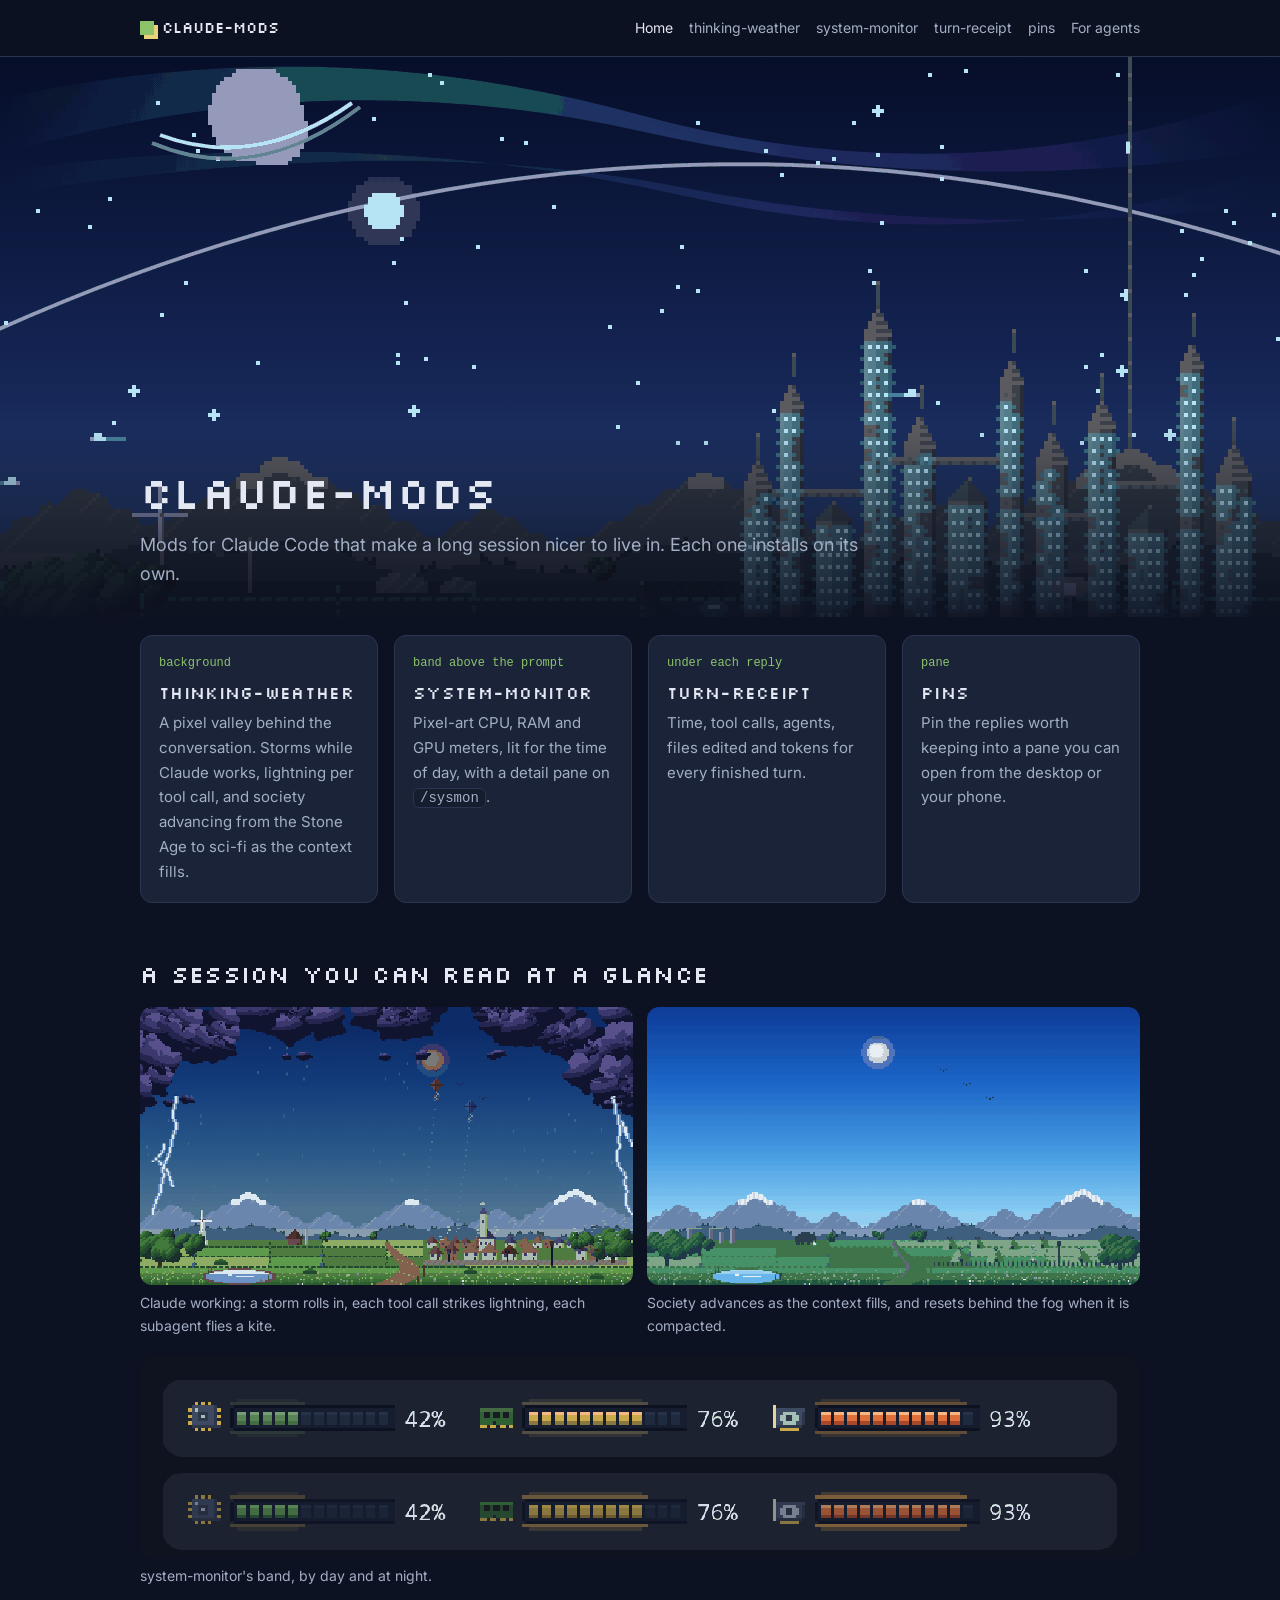
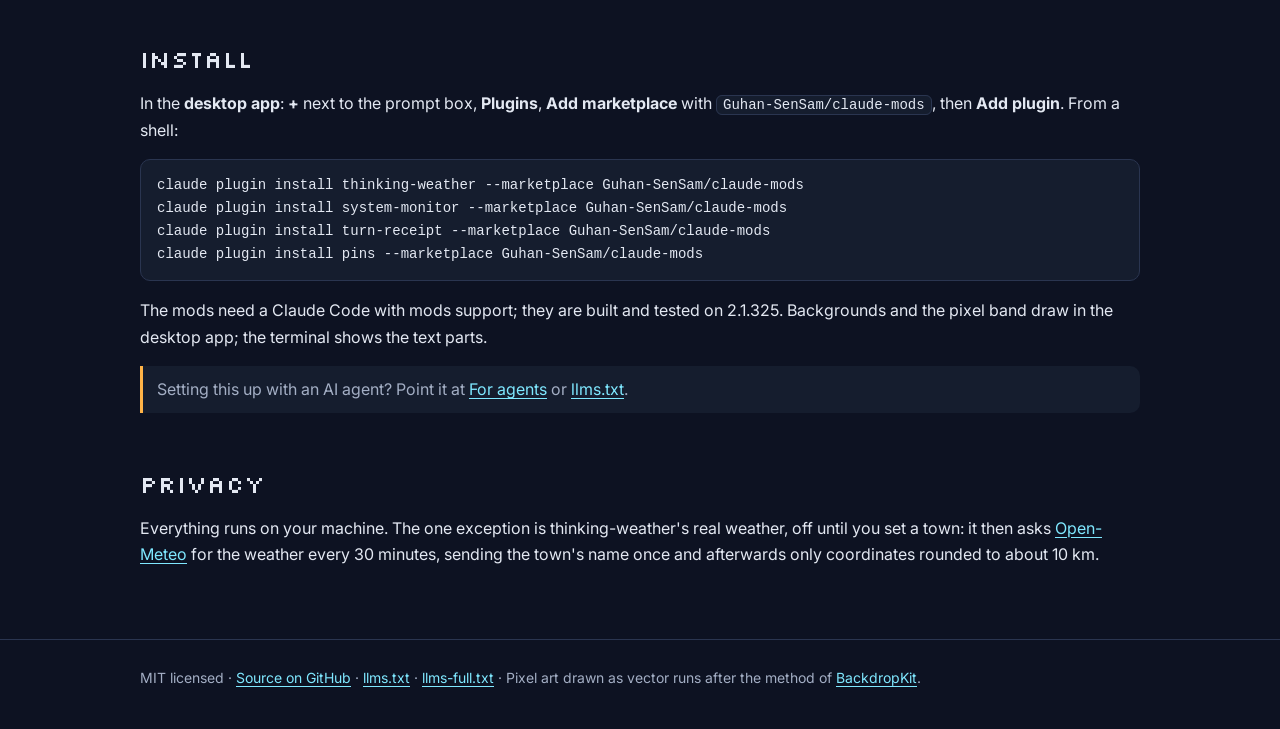
==== docs/index.html @ 1baa0ead "A proper README, a docs site for people and agents, and AGENTS.md The README now opens on a rendered" ====
<!doctype html>
<html lang="en">
<head>
<meta charset="utf-8">
<meta name="viewport" content="width=device-width, initial-scale=1">
<title>claude-mods: mods for Claude Code</title>
<meta name="description" content="A pixel-art world behind the conversation, a pixel system monitor, turn receipts and pinned replies for Claude Code.">
<link rel="alternate" type="text/plain" href="llms.txt" title="For AI agents">
<link rel="preconnect" href="https://fonts.googleapis.com">
<link rel="preconnect" href="https://fonts.gstatic.com" crossorigin>
<link href="https://fonts.googleapis.com/css2?family=Inter:wght@400;600&family=Silkscreen&display=swap" rel="stylesheet">
<link rel="stylesheet" href="style.css">
<meta property="og:title" content="claude-mods: mods for Claude Code">
<meta property="og:description" content="A pixel-art world behind the conversation, a pixel system monitor, turn receipts and pinned replies for Claude Code.">
<meta property="og:image" content="images/hero.png">
</head>
<body>
<header class="top"><div class="wrap">
<a class="brand" href="index.html">claude-mods</a>
<nav><a href="index.html" aria-current="page">Home</a> <a href="thinking-weather.html">thinking-weather</a> <a href="system-monitor.html">system-monitor</a> <a href="turn-receipt.html">turn-receipt</a> <a href="pins.html">pins</a> <a href="agents.html">For agents</a></nav>
</div></header>

<section class="hero">
<img src="images/hero.png" alt="A pixel-art valley at night: a sci-fi city of glowing spires under a ringed planet and an aurora" width="1280" height="720">
<div class="over"><div class="wrap">
<h1>claude-mods</h1>
<p class="lede">Mods for Claude Code that make a long session nicer to live in. Each one installs on its own.</p>
</div></div>
</section>
<main class="wrap">
<div class="cards">
<a class="card" href="thinking-weather.html"><span class="tag">background</span><h3>thinking-weather</h3><p>A pixel valley behind the conversation. Storms while Claude works, lightning per tool call, and society advancing from the Stone Age to sci-fi as the context fills.</p></a>
<a class="card" href="system-monitor.html"><span class="tag">band above the prompt</span><h3>system-monitor</h3><p>Pixel-art CPU, RAM and GPU meters, lit for the time of day, with a detail pane on <code>/sysmon</code>.</p></a>
<a class="card" href="turn-receipt.html"><span class="tag">under each reply</span><h3>turn-receipt</h3><p>Time, tool calls, agents, files edited and tokens for every finished turn.</p></a>
<a class="card" href="pins.html"><span class="tag">pane</span><h3>pins</h3><p>Pin the replies worth keeping into a pane you can open from the desktop or your phone.</p></a>
</div>

<h2>A session you can read at a glance</h2>
<div class="gallery">
<figure><img src="images/claude-working.png" alt="Storm clouds, rain, lightning and kites over the village" width="960" height="540"><figcaption>Claude working: a storm rolls in, each tool call strikes lightning, each subagent flies a kite.</figcaption></figure>
<figure><img src="images/eras.gif" alt="Stone Age, village, sci-fi city, fog, Stone Age" width="640" height="360"><figcaption>Society advances as the context fills, and resets behind the fog when it is compacted.</figcaption></figure>
</div>
<figure class="wide"><img src="images/band.png" alt="Pixel-art CPU, RAM and GPU meters by day and at night" width="1240" height="250"><figcaption>system-monitor's band, by day and at night.</figcaption></figure>

<h2>Install</h2>
<p>In the <strong>desktop app</strong>: <strong>+</strong> next to the prompt box, <strong>Plugins</strong>, <strong>Add marketplace</strong> with <code>Guhan-SenSam/claude-mods</code>, then <strong>Add plugin</strong>. From a shell:</p>
<pre>claude plugin install thinking-weather --marketplace Guhan-SenSam/claude-mods
claude plugin install system-monitor --marketplace Guhan-SenSam/claude-mods
claude plugin install turn-receipt --marketplace Guhan-SenSam/claude-mods
claude plugin install pins --marketplace Guhan-SenSam/claude-mods</pre>
<p>The mods need a Claude Code with mods support; they are built and tested on 2.1.325. Backgrounds and the pixel band draw in the desktop app; the terminal shows the text parts.</p>
<p class="note">Setting this up with an AI agent? Point it at <a href="agents.html">For agents</a> or <a href="llms.txt">llms.txt</a>.</p>

<h2>Privacy</h2>
<p>Everything runs on your machine. The one exception is thinking-weather's real weather, off until you set a town: it then asks <a href="https://open-meteo.com">Open-Meteo</a> for the weather every 30 minutes, sending the town's name once and afterwards only coordinates rounded to about 10 km.</p>
</main>
<footer><div class="wrap">
MIT licensed · <a href="https://github.com/Guhan-SenSam/claude-mods">Source on GitHub</a> ·
<a href="llms.txt">llms.txt</a> · <a href="llms-full.txt">llms-full.txt</a> ·
Pixel art drawn as vector runs after the method of <a href="https://github.com/winchxyz/backdropkit">BackdropKit</a>.
</div></footer>
</body>
</html>
---- docs/style.css ----
:root {
  --bg: #0d1222;
  --bg-2: #151d2e;
  --card: #1a2338;
  --line: #2a3550;
  --text: #e3e8f2;
  --muted: #a3aec4;
  --meadow: #8cc36b;
  --wheat: #ead27a;
  --lantern: #ffb347;
  --neon: #7fe8ff;
  --violet: #b98cff;
  --radius: 12px;
  --pixel: 'Silkscreen', ui-monospace, monospace;
  --body: 'Inter', system-ui, -apple-system, 'Segoe UI', sans-serif;
  --mono: ui-monospace, 'SFMono-Regular', Menlo, Consolas, monospace;
}

* { box-sizing: border-box; }
html { scroll-behavior: smooth; }
body {
  margin: 0;
  background: var(--bg);
  color: var(--text);
  font: 16px/1.65 var(--body);
  -webkit-font-smoothing: antialiased;
}
img { max-width: 100%; height: auto; image-rendering: pixelated; border-radius: var(--radius); display: block; }
a { color: var(--neon); text-underline-offset: 3px; }
a:hover { color: #fff; }

.wrap { max-width: 1040px; margin: 0 auto; padding: 0 20px; }

/* top bar */
.top { position: sticky; top: 0; z-index: 10; background: rgba(13, 18, 34, .92); backdrop-filter: blur(8px); border-bottom: 1px solid var(--line); }
.top .wrap { display: flex; align-items: center; gap: 18px; height: 56px; overflow-x: auto; white-space: nowrap; }
.brand { font-family: var(--pixel); font-size: 15px; color: var(--text); text-decoration: none; margin-right: auto; display: flex; align-items: center; gap: 8px; }
.brand::before { content: ''; width: 14px; height: 14px; background: var(--meadow); box-shadow: 4px 4px 0 var(--wheat); }
.top nav a { color: var(--muted); text-decoration: none; font-size: 14px; }
.top nav a:hover, .top nav a[aria-current] { color: var(--text); }
.top nav { display: flex; gap: 16px; }

/* hero */
.hero { position: relative; }
.hero img { border-radius: 0; width: 100%; max-height: 560px; object-fit: cover; }
.hero .over { position: absolute; left: 0; right: 0; bottom: 0; padding: 40px 0 28px; background: linear-gradient(transparent, rgba(13, 18, 34, .92)); }
h1, h2, h3 { font-family: var(--pixel); font-weight: 400; line-height: 1.25; letter-spacing: .3px; }
h1 { font-size: clamp(26px, 5vw, 44px); margin: 0 0 10px; }
h2 { font-size: 24px; margin: 56px 0 14px; }
h3 { font-size: 17px; margin: 28px 0 8px; color: var(--wheat); }
.lede { font-size: 18px; color: var(--muted); max-width: 720px; margin: 0; }
.page-head { padding: 48px 0 8px; }

/* cards */
.cards { display: grid; grid-template-columns: repeat(auto-fit, minmax(230px, 1fr)); gap: 16px; margin-top: 18px; }
.card { background: var(--card); border: 1px solid var(--line); border-radius: var(--radius); padding: 18px; text-decoration: none; color: var(--text); display: flex; flex-direction: column; gap: 8px; }
.card:hover { border-color: var(--neon); color: var(--text); }
.card h3 { margin: 0; color: var(--text); }
.card p { margin: 0; color: var(--muted); font-size: 15px; }
.tag { font-family: var(--mono); font-size: 12px; color: var(--meadow); }

/* galleries */
.gallery { display: grid; grid-template-columns: repeat(auto-fit, minmax(280px, 1fr)); gap: 14px; margin: 18px 0; }
figure { margin: 0; }
figcaption { color: var(--muted); font-size: 14px; margin-top: 6px; }
.wide { margin: 20px 0; }

/* text blocks */
pre, code { font-family: var(--mono); font-size: 14px; }
pre { background: var(--bg-2); border: 1px solid var(--line); border-radius: 10px; padding: 14px 16px; overflow-x: auto; }
:not(pre) > code { background: var(--bg-2); border: 1px solid var(--line); border-radius: 6px; padding: 1px 6px; }
table { width: 100%; border-collapse: collapse; margin: 14px 0; font-size: 15px; display: block; overflow-x: auto; }
th, td { text-align: left; padding: 9px 12px; border-bottom: 1px solid var(--line); vertical-align: top; }
th { color: var(--wheat); font-weight: 600; }
.note { border-left: 3px solid var(--lantern); background: var(--bg-2); padding: 10px 14px; border-radius: 0 10px 10px 0; color: var(--muted); }
ul { padding-left: 22px; }
li { margin: 4px 0; }

.steps { counter-reset: s; list-style: none; padding: 0; }
.steps li { counter-increment: s; position: relative; padding-left: 40px; margin: 12px 0; }
.steps li::before { content: counter(s); position: absolute; left: 0; top: 1px; width: 26px; height: 26px; background: var(--meadow); color: var(--bg); font-family: var(--pixel); font-size: 13px; display: grid; place-items: center; }

footer { margin-top: 72px; border-top: 1px solid var(--line); padding: 26px 0 40px; color: var(--muted); font-size: 14px; }

@media (max-width: 640px) {
  body { font-size: 15px; }
  .hero .over { position: static; background: none; padding: 20px 0 0; }
  h2 { margin-top: 40px; }
}
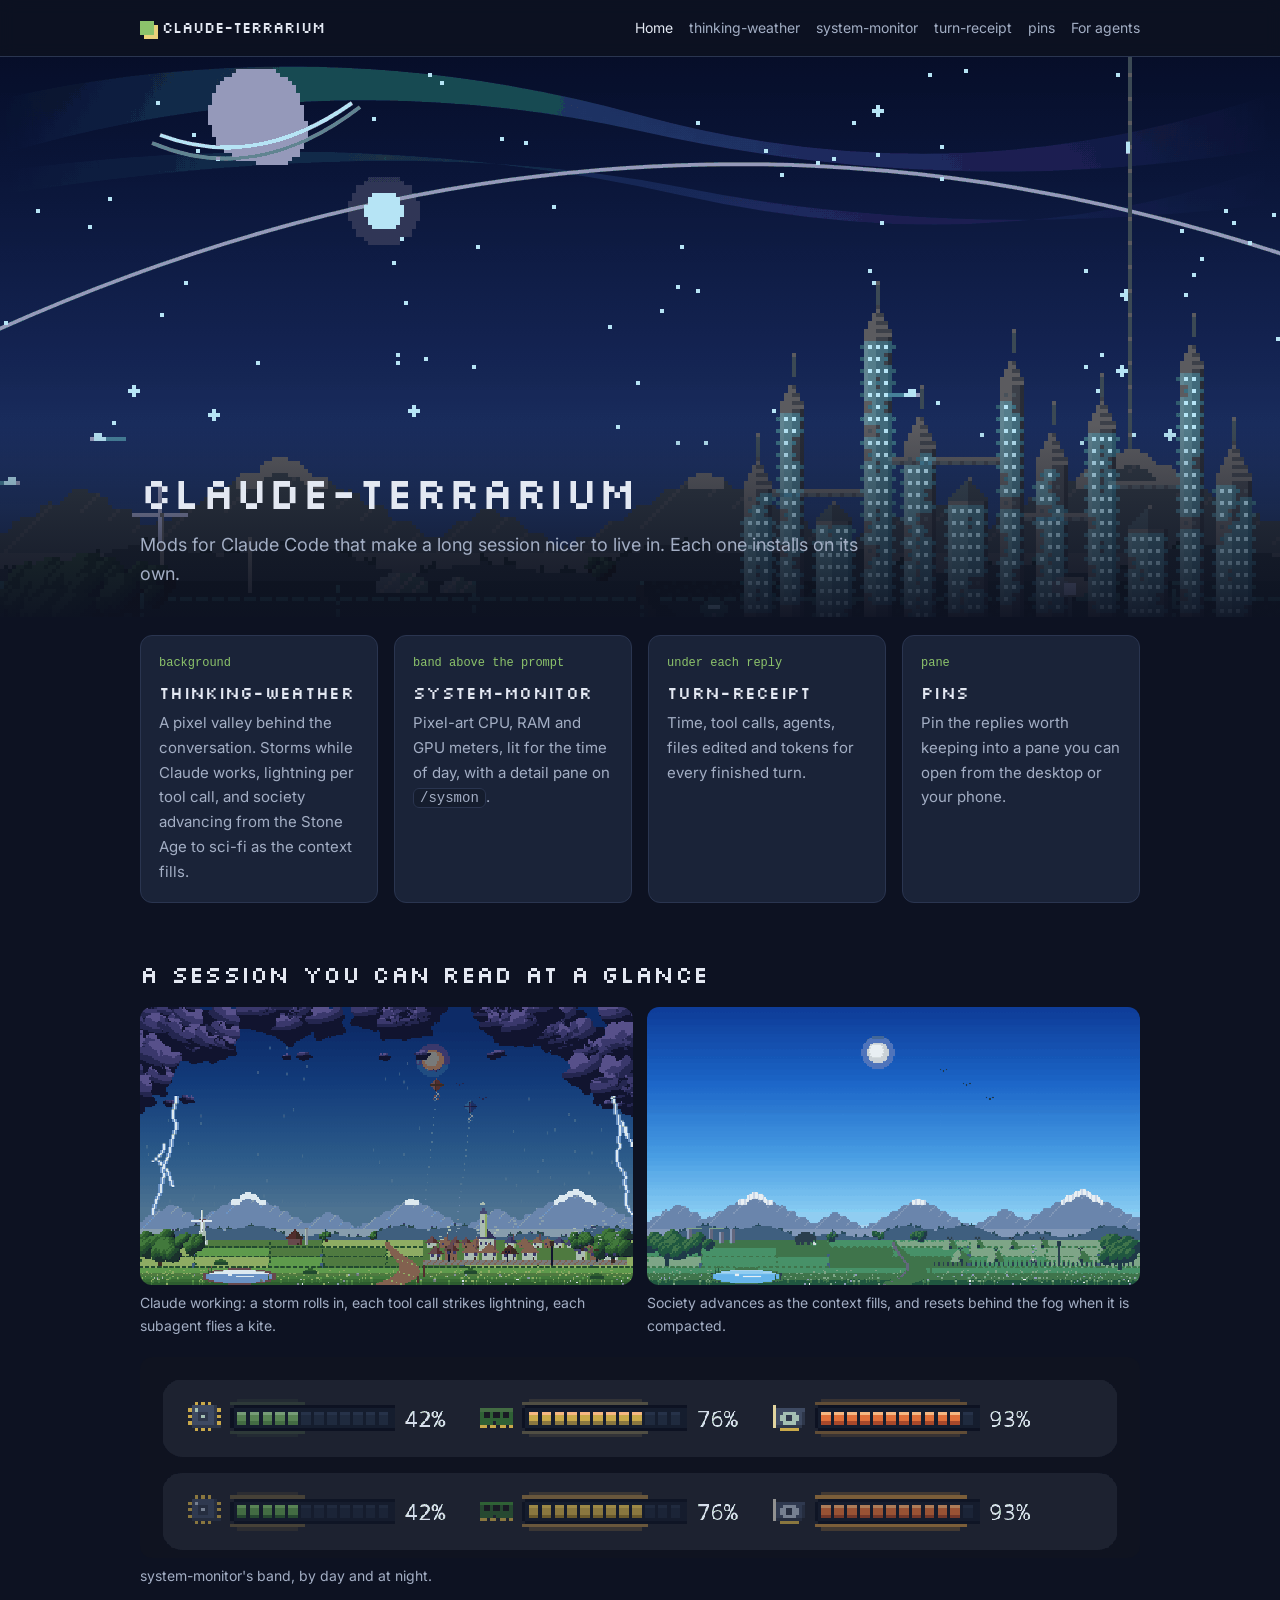
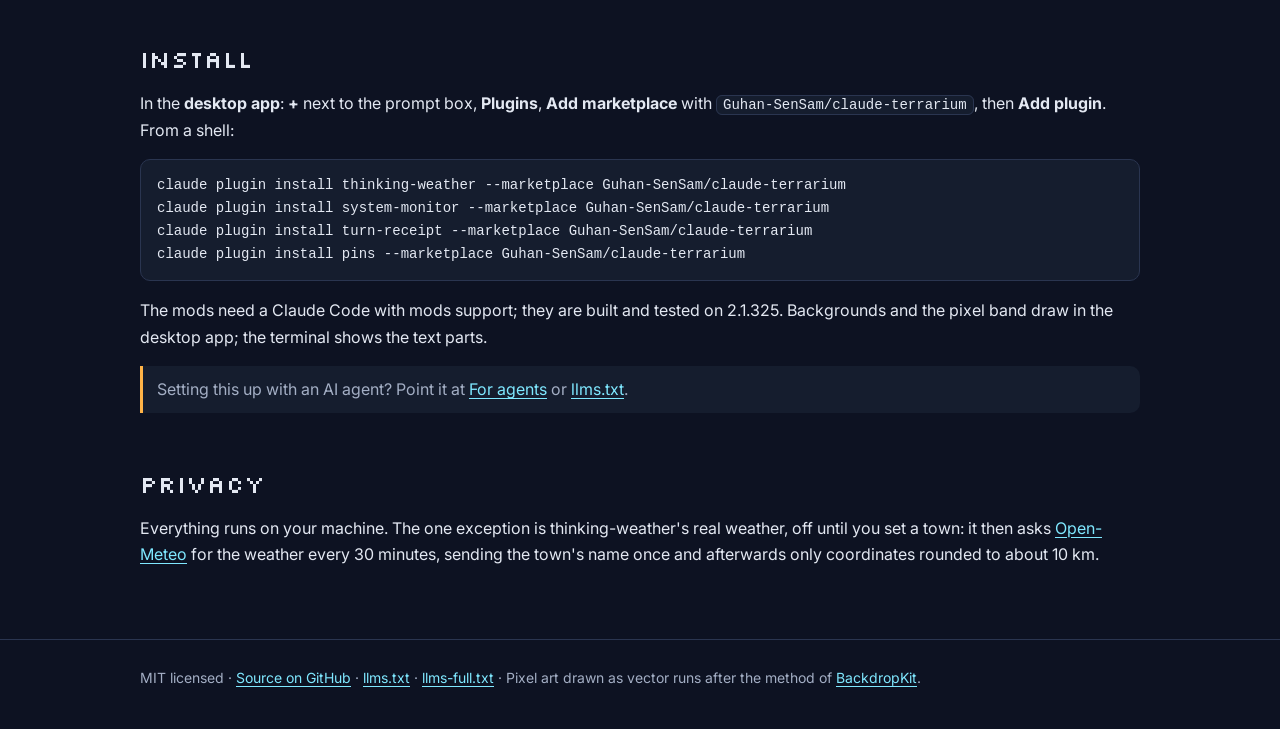
==== commit 17cd9b2d: "Rename to claude-terrarium The repository, marketplace, docs site and install commands now use the n" ====
--- a/docs/index.html
+++ b/docs/index.html
@@ -3,27 +3,27 @@
 <head>
 <meta charset="utf-8">
 <meta name="viewport" content="width=device-width, initial-scale=1">
-<title>claude-mods: mods for Claude Code</title>
+<title>claude-terrarium: mods for Claude Code</title>
 <meta name="description" content="A pixel-art world behind the conversation, a pixel system monitor, turn receipts and pinned replies for Claude Code.">
 <link rel="alternate" type="text/plain" href="llms.txt" title="For AI agents">
 <link rel="preconnect" href="https://fonts.googleapis.com">
 <link rel="preconnect" href="https://fonts.gstatic.com" crossorigin>
 <link href="https://fonts.googleapis.com/css2?family=Inter:wght@400;600&family=Silkscreen&display=swap" rel="stylesheet">
 <link rel="stylesheet" href="style.css">
-<meta property="og:title" content="claude-mods: mods for Claude Code">
+<meta property="og:title" content="claude-terrarium: mods for Claude Code">
 <meta property="og:description" content="A pixel-art world behind the conversation, a pixel system monitor, turn receipts and pinned replies for Claude Code.">
 <meta property="og:image" content="images/hero.png">
 </head>
 <body>
 <header class="top"><div class="wrap">
-<a class="brand" href="index.html">claude-mods</a>
+<a class="brand" href="index.html">claude-terrarium</a>
 <nav><a href="index.html" aria-current="page">Home</a> <a href="thinking-weather.html">thinking-weather</a> <a href="system-monitor.html">system-monitor</a> <a href="turn-receipt.html">turn-receipt</a> <a href="pins.html">pins</a> <a href="agents.html">For agents</a></nav>
 </div></header>
 
 <section class="hero">
 <img src="images/hero.png" alt="A pixel-art valley at night: a sci-fi city of glowing spires under a ringed planet and an aurora" width="1280" height="720">
 <div class="over"><div class="wrap">
-<h1>claude-mods</h1>
+<h1>claude-terrarium</h1>
 <p class="lede">Mods for Claude Code that make a long session nicer to live in. Each one installs on its own.</p>
 </div></div>
 </section>
@@ -43,11 +43,11 @@
 <figure class="wide"><img src="images/band.png" alt="Pixel-art CPU, RAM and GPU meters by day and at night" width="1240" height="250"><figcaption>system-monitor's band, by day and at night.</figcaption></figure>
 
 <h2>Install</h2>
-<p>In the <strong>desktop app</strong>: <strong>+</strong> next to the prompt box, <strong>Plugins</strong>, <strong>Add marketplace</strong> with <code>Guhan-SenSam/claude-mods</code>, then <strong>Add plugin</strong>. From a shell:</p>
-<pre>claude plugin install thinking-weather --marketplace Guhan-SenSam/claude-mods
-claude plugin install system-monitor --marketplace Guhan-SenSam/claude-mods
-claude plugin install turn-receipt --marketplace Guhan-SenSam/claude-mods
-claude plugin install pins --marketplace Guhan-SenSam/claude-mods</pre>
+<p>In the <strong>desktop app</strong>: <strong>+</strong> next to the prompt box, <strong>Plugins</strong>, <strong>Add marketplace</strong> with <code>Guhan-SenSam/claude-terrarium</code>, then <strong>Add plugin</strong>. From a shell:</p>
+<pre>claude plugin install thinking-weather --marketplace Guhan-SenSam/claude-terrarium
+claude plugin install system-monitor --marketplace Guhan-SenSam/claude-terrarium
+claude plugin install turn-receipt --marketplace Guhan-SenSam/claude-terrarium
+claude plugin install pins --marketplace Guhan-SenSam/claude-terrarium</pre>
 <p>The mods need a Claude Code with mods support; they are built and tested on 2.1.325. Backgrounds and the pixel band draw in the desktop app; the terminal shows the text parts.</p>
 <p class="note">Setting this up with an AI agent? Point it at <a href="agents.html">For agents</a> or <a href="llms.txt">llms.txt</a>.</p>
 
@@ -55,7 +55,7 @@
 <p>Everything runs on your machine. The one exception is thinking-weather's real weather, off until you set a town: it then asks <a href="https://open-meteo.com">Open-Meteo</a> for the weather every 30 minutes, sending the town's name once and afterwards only coordinates rounded to about 10 km.</p>
 </main>
 <footer><div class="wrap">
-MIT licensed · <a href="https://github.com/Guhan-SenSam/claude-mods">Source on GitHub</a> ·
+MIT licensed · <a href="https://github.com/Guhan-SenSam/claude-terrarium">Source on GitHub</a> ·
 <a href="llms.txt">llms.txt</a> · <a href="llms-full.txt">llms-full.txt</a> ·
 Pixel art drawn as vector runs after the method of <a href="https://github.com/winchxyz/backdropkit">BackdropKit</a>.
 </div></footer>
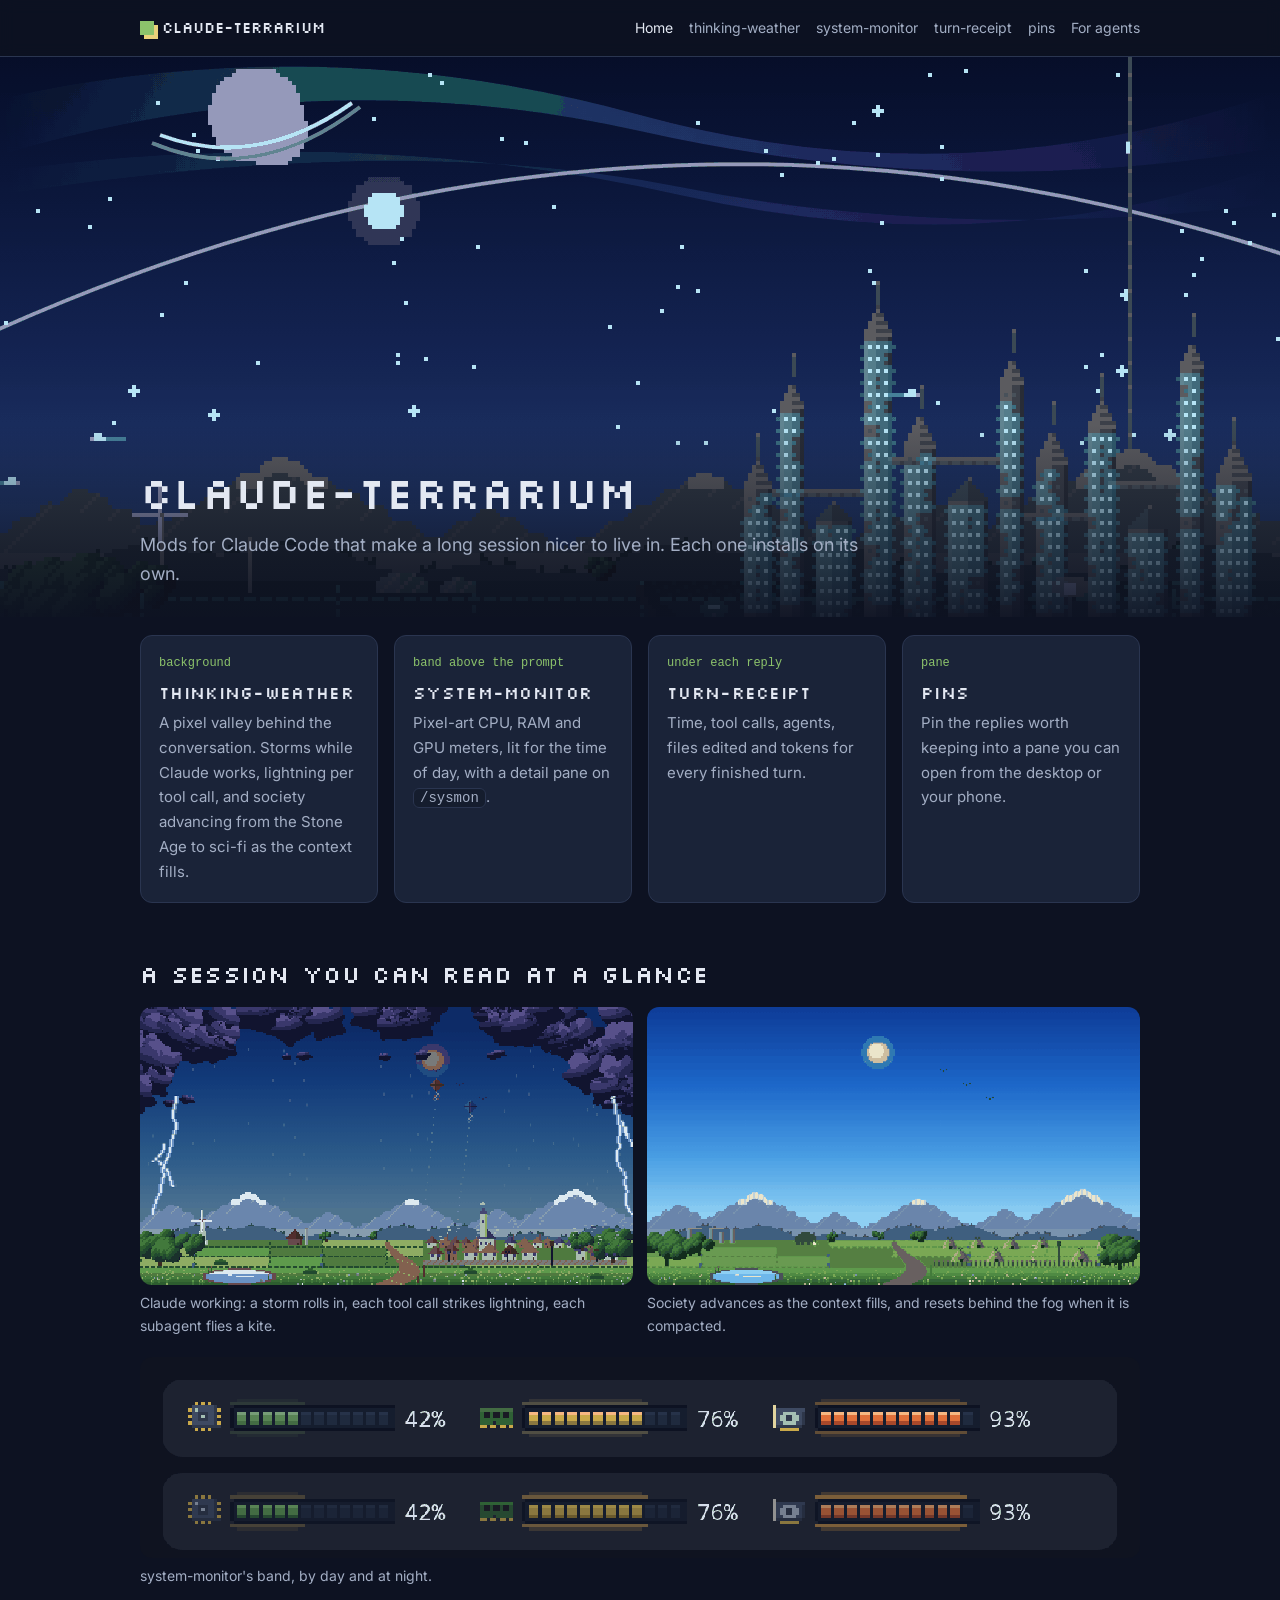
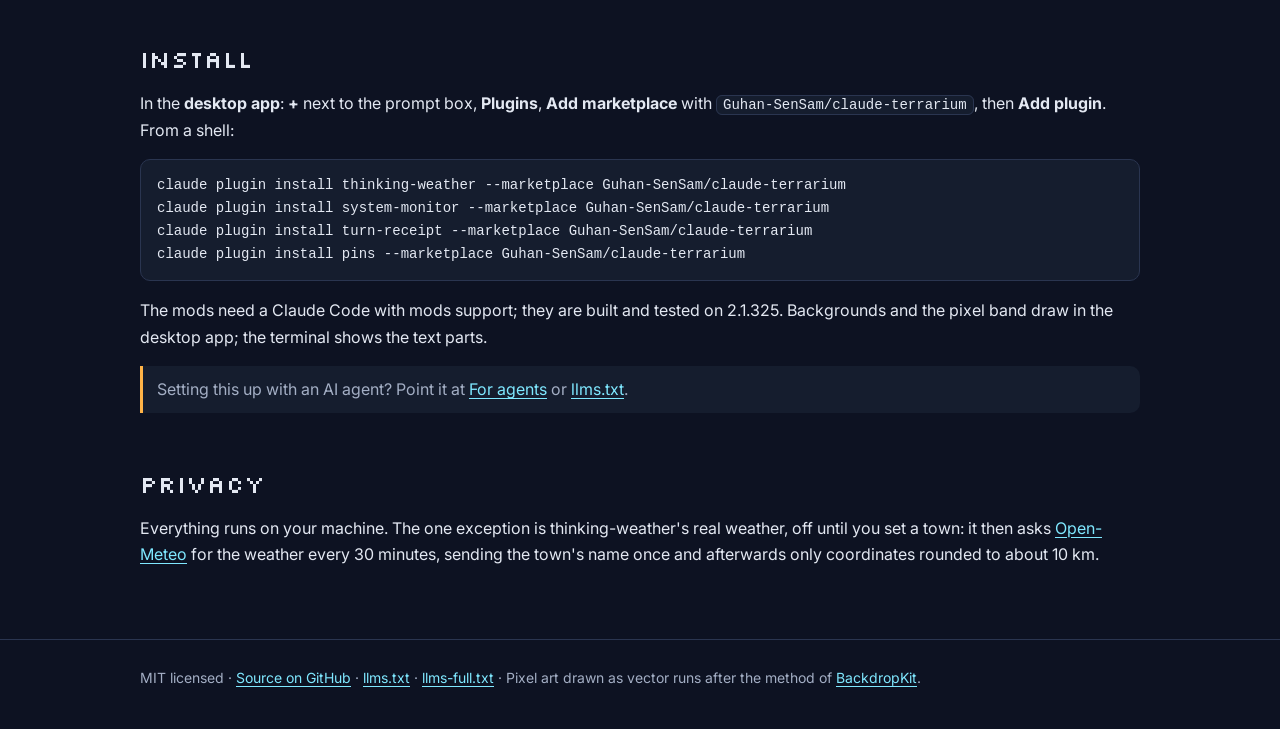
==== commit bd4c4d5f: "thinking-weather 0.6.3: a bolt for every call, and fresh README images Strikes were held for 350 ms," ====
--- a/docs/index.html
+++ b/docs/index.html
@@ -38,7 +38,7 @@
 <h2>A session you can read at a glance</h2>
 <div class="gallery">
 <figure><img src="images/claude-working.png" alt="Storm clouds, rain, lightning and kites over the village" width="960" height="540"><figcaption>Claude working: a storm rolls in, each tool call strikes lightning, each subagent flies a kite.</figcaption></figure>
-<figure><img src="images/eras.gif" alt="Stone Age, village, sci-fi city, fog, Stone Age" width="640" height="360"><figcaption>Society advances as the context fills, and resets behind the fog when it is compacted.</figcaption></figure>
+<figure><img src="images/eras.gif" alt="Stone Age, village, industrial town, modern city, sci-fi city, fog, Stone Age" width="640" height="360"><figcaption>Society advances as the context fills, and resets behind the fog when it is compacted.</figcaption></figure>
 </div>
 <figure class="wide"><img src="images/band.png" alt="Pixel-art CPU, RAM and GPU meters by day and at night" width="1240" height="250"><figcaption>system-monitor's band, by day and at night.</figcaption></figure>
 
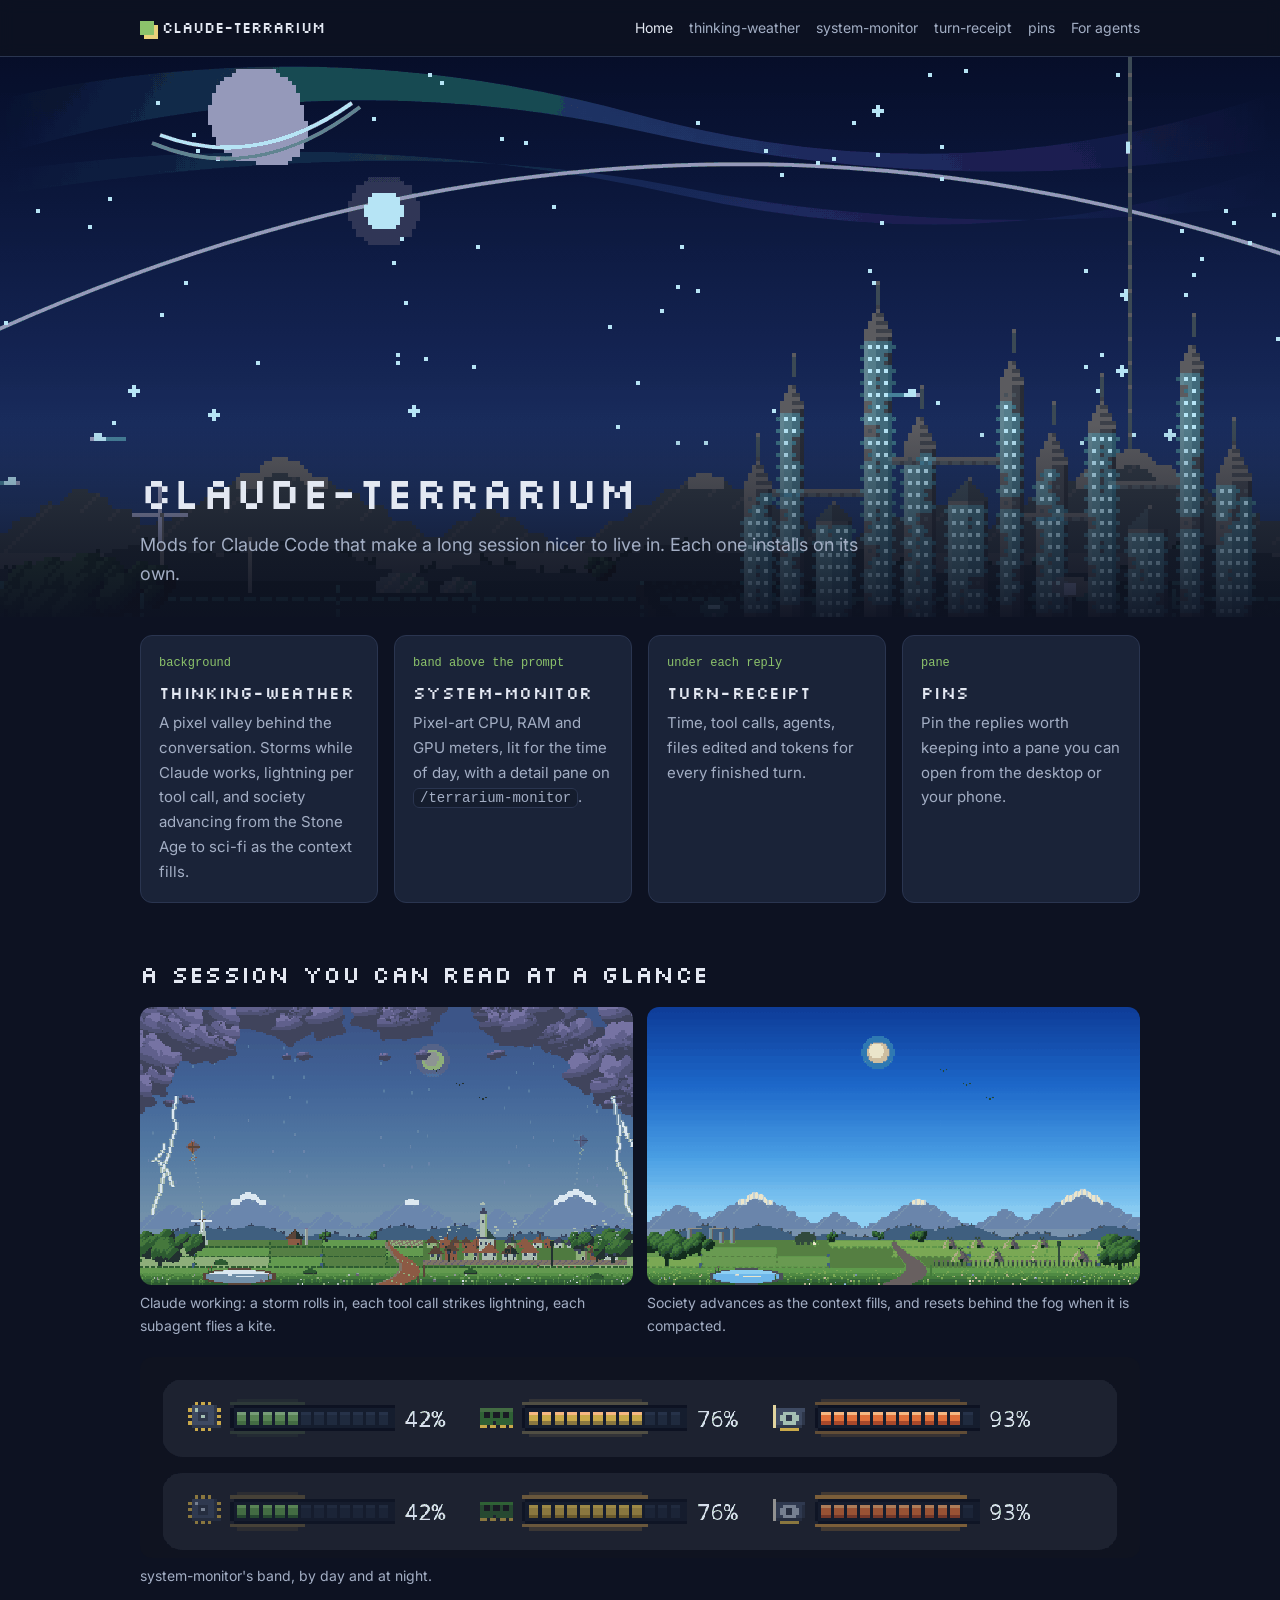
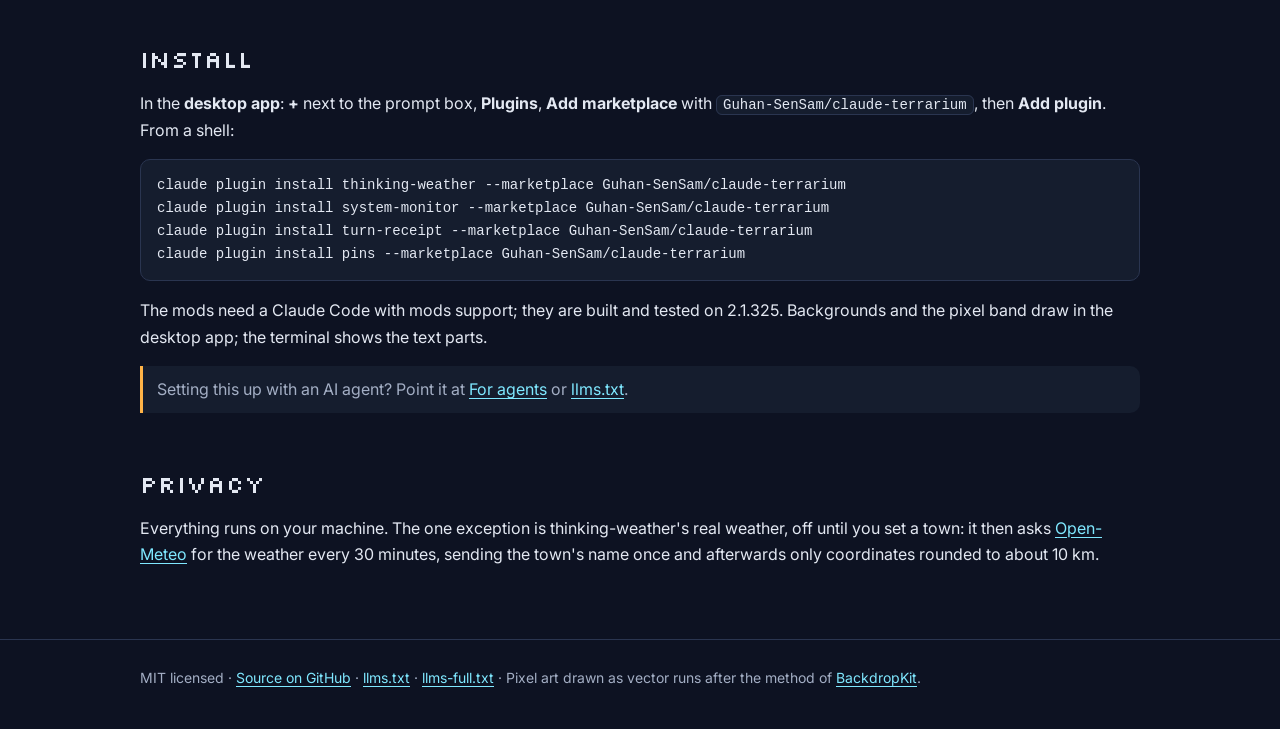
==== commit 14ae7135: "Commands named for the terrarium: /terrarium-weather, -monitor, -pins thinking-weather's twelve /wea" ====
--- a/docs/index.html
+++ b/docs/index.html
@@ -30,7 +30,7 @@
 <main class="wrap">
 <div class="cards">
 <a class="card" href="thinking-weather.html"><span class="tag">background</span><h3>thinking-weather</h3><p>A pixel valley behind the conversation. Storms while Claude works, lightning per tool call, and society advancing from the Stone Age to sci-fi as the context fills.</p></a>
-<a class="card" href="system-monitor.html"><span class="tag">band above the prompt</span><h3>system-monitor</h3><p>Pixel-art CPU, RAM and GPU meters, lit for the time of day, with a detail pane on <code>/sysmon</code>.</p></a>
+<a class="card" href="system-monitor.html"><span class="tag">band above the prompt</span><h3>system-monitor</h3><p>Pixel-art CPU, RAM and GPU meters, lit for the time of day, with a detail pane on <code>/terrarium-monitor</code>.</p></a>
 <a class="card" href="turn-receipt.html"><span class="tag">under each reply</span><h3>turn-receipt</h3><p>Time, tool calls, agents, files edited and tokens for every finished turn.</p></a>
 <a class="card" href="pins.html"><span class="tag">pane</span><h3>pins</h3><p>Pin the replies worth keeping into a pane you can open from the desktop or your phone.</p></a>
 </div>
